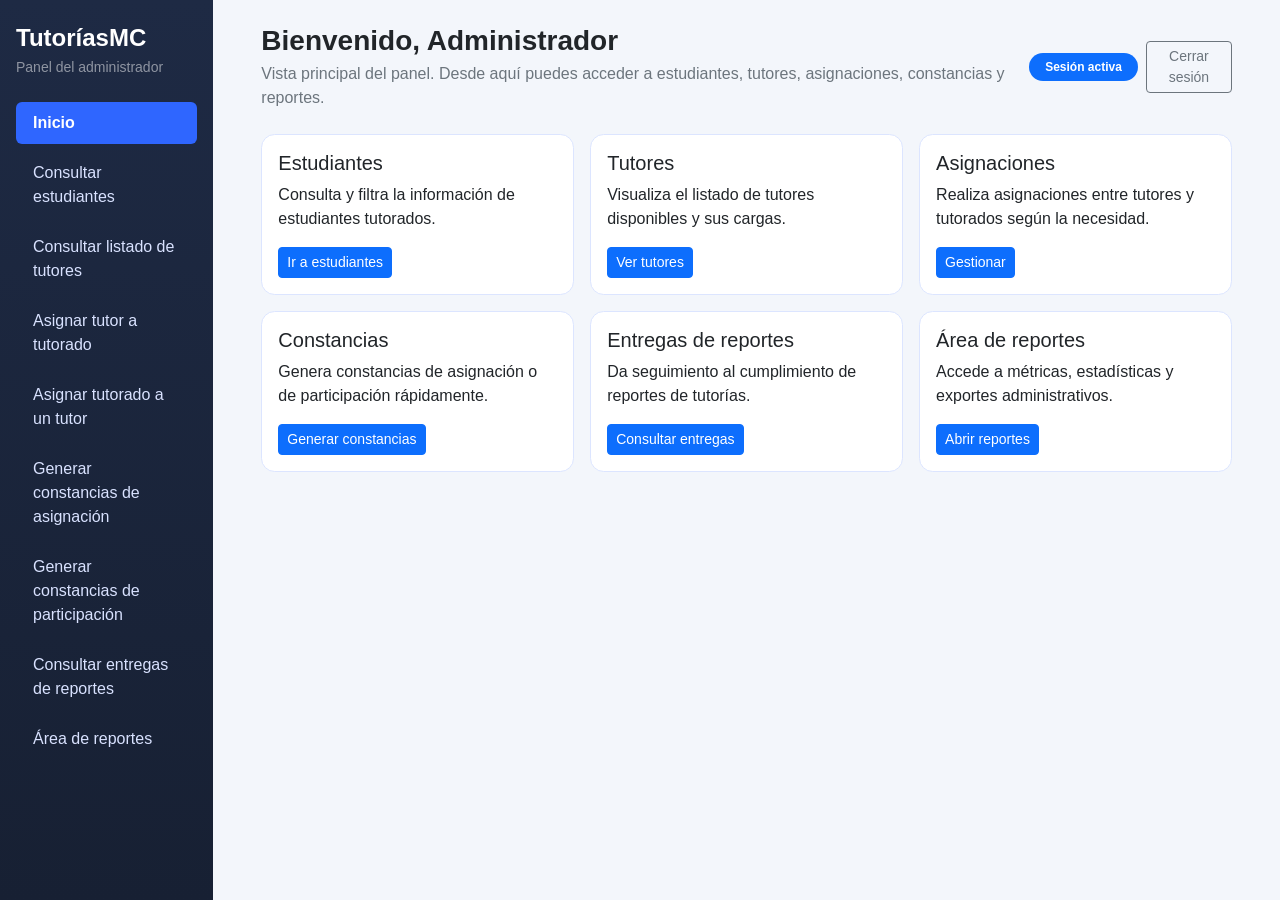
==== index.html @ 4dcc66c4 "Agregar vista para asignar tutor a tutorado" ====
<!doctype html>
<html lang="es">
  <head>
    <meta charset="UTF-8" />
    <meta name="viewport" content="width=device-width, initial-scale=1.0" />
    <title>Gestión de Tutorías | Panel Administrador</title>
    <link
      href="https://cdn.jsdelivr.net/npm/bootstrap@5.3.3/dist/css/bootstrap.min.css"
      rel="stylesheet"
      integrity="sha384-QWTKZyjpPEjISv5WaRU9OFeRpok6YctnYmDr5pNlyT2bRjXh0JMhjY6hW+ALEwIH"
      crossorigin="anonymous"
    />
    <link rel="stylesheet" href="styles.css" />
  </head>
  <body>
    <div class="container-fluid min-vh-100">
      <div class="row min-vh-100">
        <aside class="col-12 col-lg-3 col-xl-2 sidebar py-4 px-3">
          <div>
            <h1 class="h4 fw-bold text-white mb-1">TutoríasMC</h1>
            <p class="text-white-50 small mb-4">Panel del administrador</p>
          </div>

          <nav>
            <ul class="nav nav-pills flex-column gap-2" id="menuAdmin">
              <li class="nav-item">
                <button class="nav-link active w-100 text-start" data-section="inicio">
                  Inicio
                </button>
              </li>
              <li class="nav-item">
                <button class="nav-link w-100 text-start" data-section="estudiantes">
                  Consultar estudiantes
                </button>
              </li>
              <li class="nav-item">
                <button class="nav-link w-100 text-start" data-section="tutores">
                  Consultar listado de tutores
                </button>
              </li>
              <li class="nav-item">
                <button class="nav-link w-100 text-start" data-section="asignar-tutor">
                  Asignar tutor a tutorado
                </button>
              </li>
              <li class="nav-item">
                <button class="nav-link w-100 text-start" data-section="asignar-tutorado">
                  Asignar tutorado a un tutor
                </button>
              </li>
              <li class="nav-item">
                <button class="nav-link w-100 text-start" data-section="constancias-asignacion">
                  Generar constancias de asignación
                </button>
              </li>
              <li class="nav-item">
                <button class="nav-link w-100 text-start" data-section="constancias-participacion">
                  Generar constancias de participación
                </button>
              </li>
              <li class="nav-item">
                <button class="nav-link w-100 text-start" data-section="reportes-entregas">
                  Consultar entregas de reportes
                </button>
              </li>
              <li class="nav-item">
                <button class="nav-link w-100 text-start" data-section="area-reportes">
                  Área de reportes
                </button>
              </li>
            </ul>
          </nav>
        </aside>

        <main class="col-12 col-lg-9 col-xl-10 py-4 px-4 px-lg-5 main-content">
          <header class="d-flex flex-column flex-md-row justify-content-between align-items-md-center gap-3 mb-4">
            <div>
              <h2 class="h3 fw-bold mb-1">Bienvenido, Administrador</h2>
              <p class="text-secondary mb-0" id="descripcionSeccion">
                Usa el menú lateral para navegar por las funciones principales de la gestión de tutorías.
              </p>
            </div>
            <div class="d-flex align-items-center gap-2">
              <span class="badge rounded-pill text-bg-primary px-3 py-2">Sesión activa</span>
              <button class="btn btn-outline-secondary btn-sm">Cerrar sesión</button>
            </div>
          </header>

          <section class="row g-3" id="tarjetasInicio">
            <div class="col-12 col-md-6 col-xl-4">
              <article class="card h-100 card-menu">
                <div class="card-body">
                  <h3 class="h5 card-title">Estudiantes</h3>
                  <p class="card-text">Consulta y filtra la información de estudiantes tutorados.</p>
                  <button class="btn btn-primary btn-sm" data-section="estudiantes">Ir a estudiantes</button>
                </div>
              </article>
            </div>
            <div class="col-12 col-md-6 col-xl-4">
              <article class="card h-100 card-menu">
                <div class="card-body">
                  <h3 class="h5 card-title">Tutores</h3>
                  <p class="card-text">Visualiza el listado de tutores disponibles y sus cargas.</p>
                  <button class="btn btn-primary btn-sm" data-section="tutores">Ver tutores</button>
                </div>
              </article>
            </div>
            <div class="col-12 col-md-6 col-xl-4">
              <article class="card h-100 card-menu">
                <div class="card-body">
                  <h3 class="h5 card-title">Asignaciones</h3>
                  <p class="card-text">Realiza asignaciones entre tutores y tutorados según la necesidad.</p>
                  <button class="btn btn-primary btn-sm" data-section="asignar-tutor">Gestionar</button>
                </div>
              </article>
            </div>
            <div class="col-12 col-md-6 col-xl-4">
              <article class="card h-100 card-menu">
                <div class="card-body">
                  <h3 class="h5 card-title">Constancias</h3>
                  <p class="card-text">Genera constancias de asignación o de participación rápidamente.</p>
                  <button class="btn btn-primary btn-sm" data-section="constancias-asignacion">Generar constancias</button>
                </div>
              </article>
            </div>
            <div class="col-12 col-md-6 col-xl-4">
              <article class="card h-100 card-menu">
                <div class="card-body">
                  <h3 class="h5 card-title">Entregas de reportes</h3>
                  <p class="card-text">Da seguimiento al cumplimiento de reportes de tutorías.</p>
                  <button class="btn btn-primary btn-sm" data-section="reportes-entregas">Consultar entregas</button>
                </div>
              </article>
            </div>
            <div class="col-12 col-md-6 col-xl-4">
              <article class="card h-100 card-menu">
                <div class="card-body">
                  <h3 class="h5 card-title">Área de reportes</h3>
                  <p class="card-text">Accede a métricas, estadísticas y exportes administrativos.</p>
                  <button class="btn btn-primary btn-sm" data-section="area-reportes">Abrir reportes</button>
                </div>
              </article>
            </div>
          </section>

          <section class="card mt-4 d-none" id="panelSeccion">
            <div class="card-body">
              <h3 class="h5 mb-2" id="tituloSeccion"></h3>
              <p class="mb-0 text-secondary" id="textoSeccion"></p>
            </div>
          </section>
        </main>
      </div>
    </div>

    <script src="app.js"></script>
    <script
      src="https://cdn.jsdelivr.net/npm/bootstrap@5.3.3/dist/js/bootstrap.bundle.min.js"
      integrity="sha384-YvpcrYf0tY3lHB60NNkmXc5s9fDVZLESaAA55NDzOxhy9GkcIdslK1eN7N6jIeHz"
      crossorigin="anonymous"
    ></script>
  </body>
</html>
---- styles.css ----
:root {
  --sidebar-bg: #1e2a44;
  --sidebar-active: #2f66ff;
}

body {
  background: #f3f6fb;
  font-family: "Inter", "Segoe UI", Roboto, sans-serif;
}

.sidebar {
  background: linear-gradient(180deg, var(--sidebar-bg) 0%, #172033 100%);
}

.sidebar .nav-link {
  color: #d9e2ff;
  border: 1px solid transparent;
}

.sidebar .nav-link:hover,
.sidebar .nav-link:focus {
  color: #fff;
  border-color: #91abff;
}

.sidebar .nav-link.active {
  background: var(--sidebar-active);
  color: #fff;
  font-weight: 600;
}

.main-content {
  background: #f3f6fb;
}

.card-menu {
  border: 1px solid #dce5ff;
  border-radius: 0.85rem;
  transition: transform 0.2s ease, box-shadow 0.2s ease;
}

.card-menu:hover {
  transform: translateY(-2px);
  box-shadow: 0 0.5rem 1rem rgba(19, 32, 66, 0.12);
}

#panelSeccion {
  border: 1px dashed #acc0ff;
  background: #f9fbff;
}

@media (max-width: 991.98px) {
  .sidebar {
    min-height: auto;
  }
}
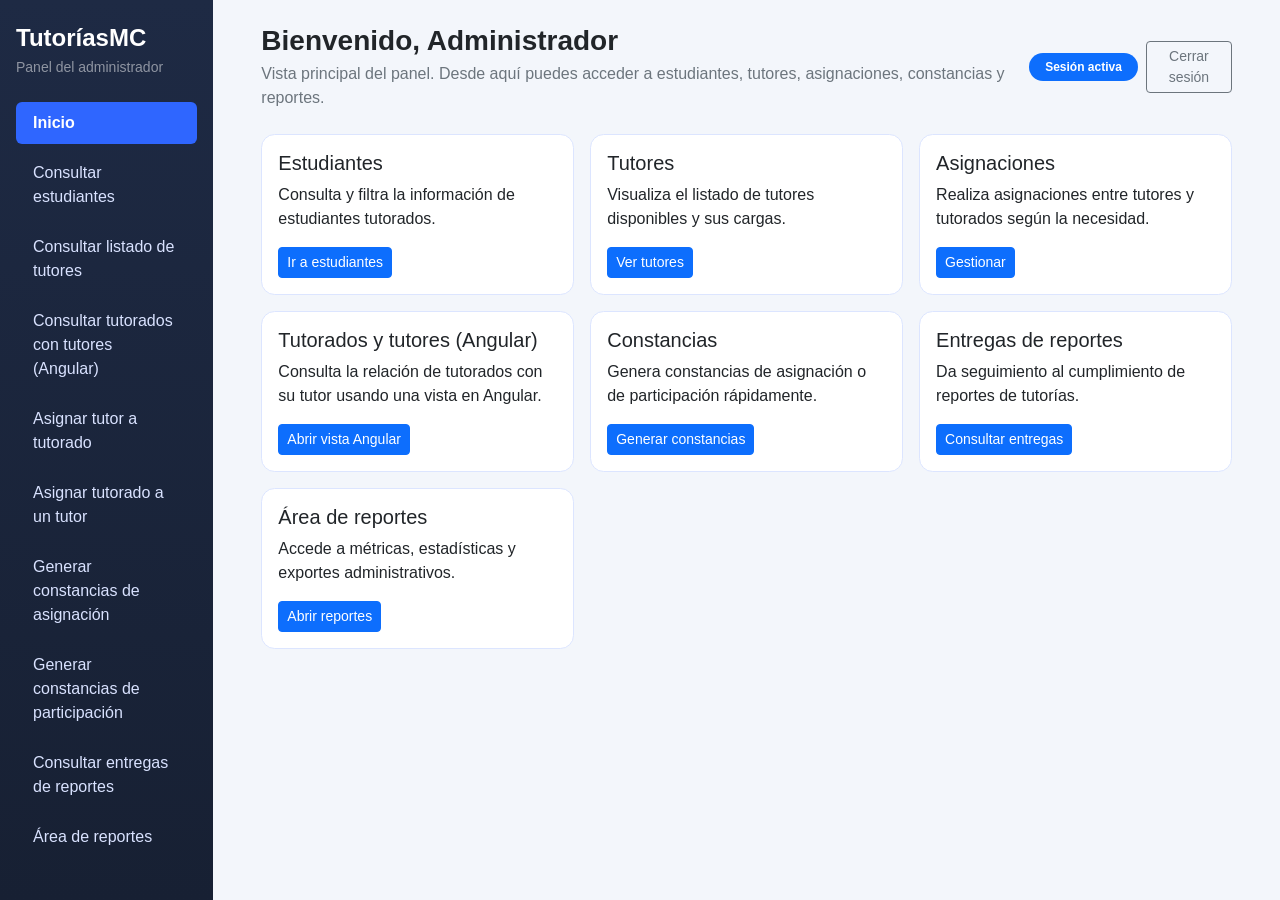
==== commit f3585d6a: "Agregar vista Angular de tutorados con tutores y endpoint backend" ====
--- a/index.html
+++ b/index.html
@@ -36,6 +36,11 @@
               <li class="nav-item">
                 <button class="nav-link w-100 text-start" data-section="tutores">
                   Consultar listado de tutores
+                </button>
+              </li>
+              <li class="nav-item">
+                <button class="nav-link w-100 text-start" data-section="tutorados-angular">
+                  Consultar tutorados con tutores (Angular)
                 </button>
               </li>
               <li class="nav-item">
@@ -117,6 +122,15 @@
             <div class="col-12 col-md-6 col-xl-4">
               <article class="card h-100 card-menu">
                 <div class="card-body">
+                  <h3 class="h5 card-title">Tutorados y tutores (Angular)</h3>
+                  <p class="card-text">Consulta la relación de tutorados con su tutor usando una vista en Angular.</p>
+                  <button class="btn btn-primary btn-sm" data-section="tutorados-angular">Abrir vista Angular</button>
+                </div>
+              </article>
+            </div>
+            <div class="col-12 col-md-6 col-xl-4">
+              <article class="card h-100 card-menu">
+                <div class="card-body">
                   <h3 class="h5 card-title">Constancias</h3>
                   <p class="card-text">Genera constancias de asignación o de participación rápidamente.</p>
                   <button class="btn btn-primary btn-sm" data-section="constancias-asignacion">Generar constancias</button>
